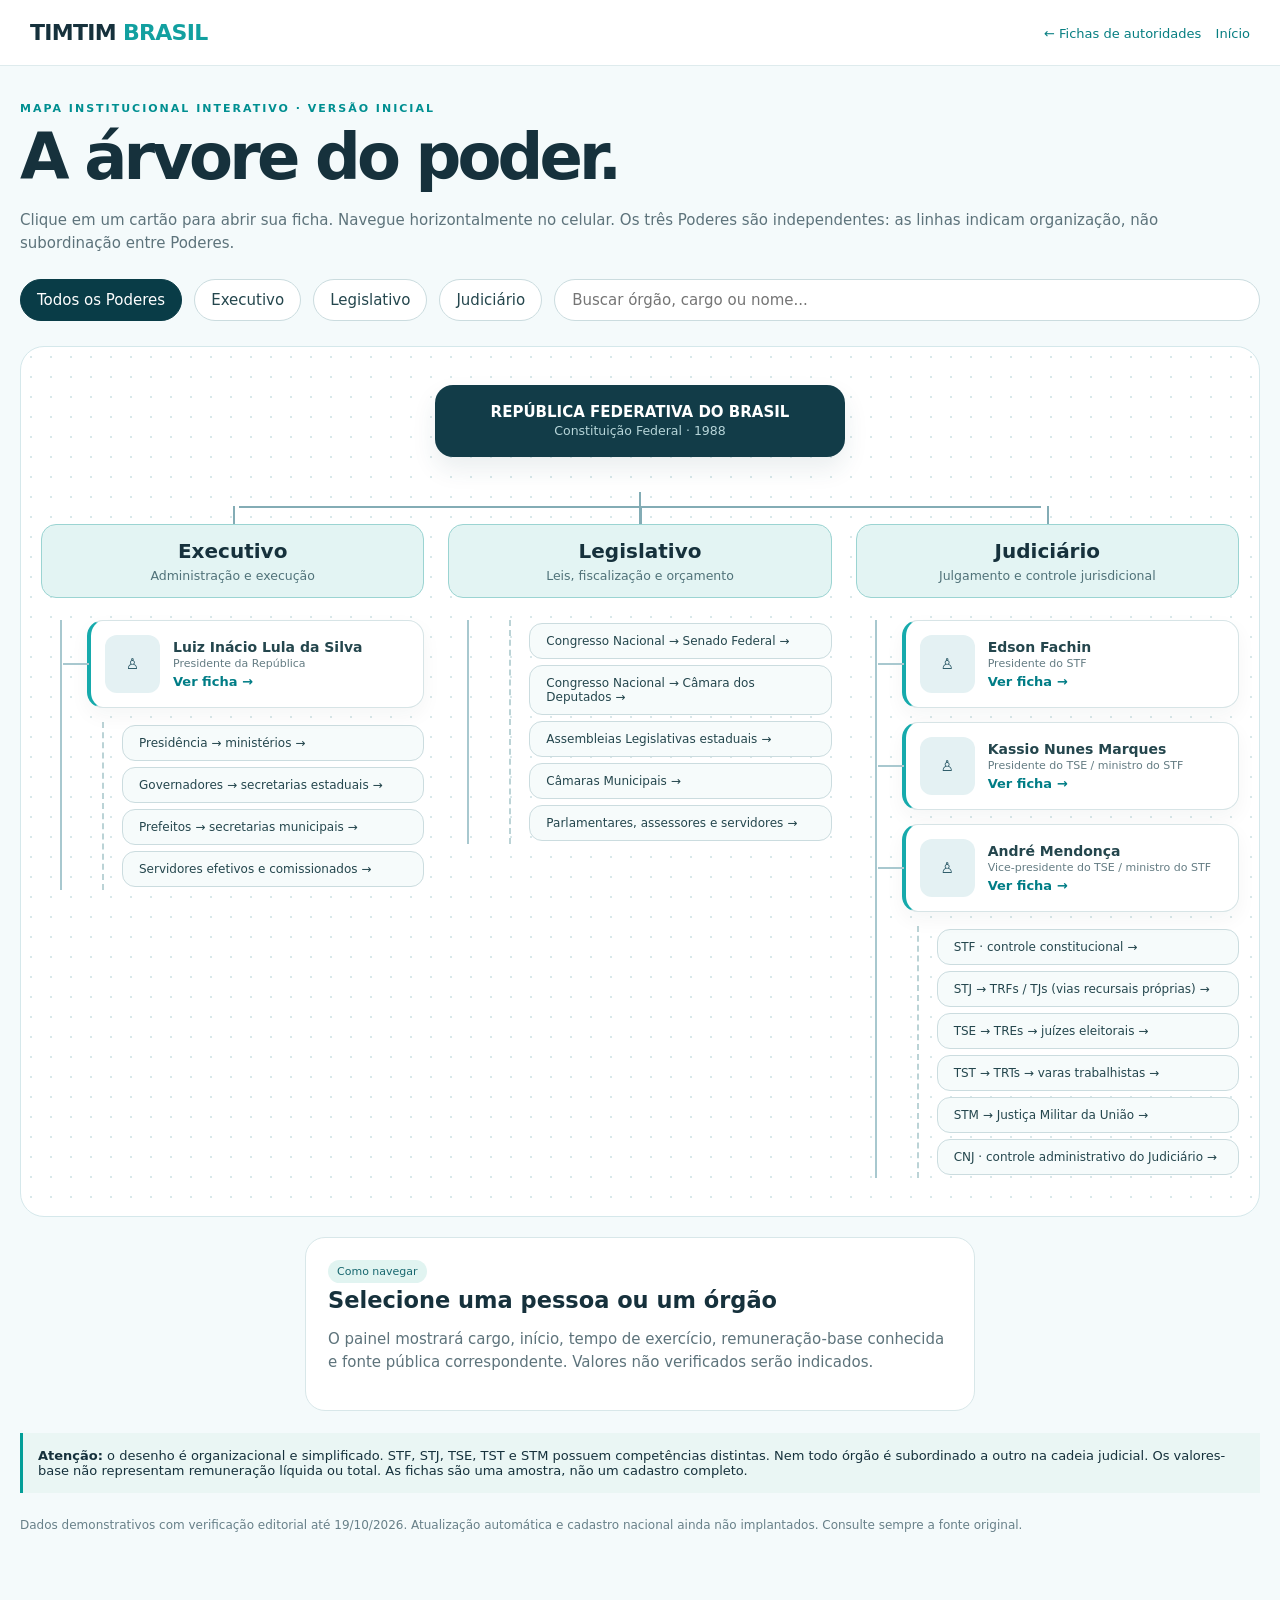
==== arvore.html @ 6412c9ef "feat: organograma visual interativo dos tres poderes" ====
<!doctype html><html lang="pt-BR"><head><meta charset="utf-8"><meta name="viewport" content="width=device-width,initial-scale=1"><title>Árvore do Poder | TIMTIM Brasil</title><style>
*{box-sizing:border-box}body{margin:0;background:#f4fafb;color:#16313c;font:15px Inter,system-ui,Arial,sans-serif}header{padding:20px 30px;display:flex;gap:18px;align-items:center;justify-content:space-between;background:#fff;border-bottom:1px solid #deebed}header strong{letter-spacing:-.7px;font-size:22px}a{color:#067e81}header a{text-decoration:none;font-size:13px}main{max-width:1500px;margin:0 auto;padding:32px 20px 80px}h1{font-size:clamp(35px,5vw,65px);letter-spacing:-.06em;margin:4px 0}p{color:#5d737b;line-height:1.5}.over{font-size:11px;letter-spacing:2px;color:#008f91;font-weight:800;text-transform:uppercase}.toolbar{display:flex;flex-wrap:wrap;gap:12px;margin:25px 0}button,input{font:inherit}button{cursor:pointer;border:1px solid #cbdcdf;background:#fff;padding:10px 16px;border-radius:99px;color:#24464d}button.active{background:#093c47;color:white;border-color:#093c47}input{border:1px solid #cbdcdf;border-radius:99px;padding:11px 17px;min-width:180px;flex:1}.board{border:1px solid #d5e8eb;border-radius:24px;background:radial-gradient(#d9e8ea 1px,transparent 1px),#fff;background-size:20px 20px;overflow:auto;min-height:470px;padding:38px 20px}.root{text-align:center;max-width:410px;margin:0 auto 35px;background:#123c48;color:#fff;border-radius:18px;padding:18px;box-shadow:0 12px 24px #21465218}.root small{color:#b7d5d9}.connector{height:32px;width:2px;margin:0 auto;background:#83acb5}.powers{display:grid;grid-template-columns:repeat(3,minmax(300px,1fr));gap:24px;position:relative}.powers:before{content:'';position:absolute;left:16.5%;right:16.5%;top:-18px;border-top:2px solid #83acb5}.column{position:relative;min-width:300px}.column:before{content:'';height:18px;position:absolute;top:-18px;left:50%;border-left:2px solid #83acb5}.head{text-align:center;background:#e3f4f3;border:1px solid #9bd4d2;border-radius:15px;padding:14px}.head b{font-size:20px}.head small{display:block;margin-top:5px;color:#507279}.people{margin-top:22px;border-left:2px solid #a8c8cf;margin-left:19px;padding-left:25px;display:flex;flex-direction:column;gap:14px}.person{border:1px solid #d7e4e6;border-radius:16px;background:#fff;box-shadow:0 8px 20px #0d29320b;position:relative;padding:14px;display:flex;gap:13px;align-items:center;text-align:left;width:100%;border-left:4px solid #16aaac}.person:before{content:'';position:absolute;left:-28px;width:26px;border-top:2px solid #a8c8cf}.avatar{width:55px;height:58px;display:grid;place-items:center;flex-shrink:0;border-radius:12px;background:#e4f1f3;color:#285765}.person b{font-size:14px}.person small,.person span{display:block;font-size:11px;line-height:1.45;color:#647c83}.person strong{font-size:13px;color:#007d86}.person:hover{border-color:#048b91;transform:translateY(-1px)}.subgroup{margin-left:15px;border-left:2px dashed #bbd3d6;padding:0 0 0 18px}.subgroup button{width:100%;border-radius:13px;text-align:left;font-size:12px;margin:3px 0;background:#f6fbfb}.badge{font-size:11px;border-radius:99px;padding:5px 9px;color:#17676f;background:#e1f4f1;display:inline-block}.details{max-width:670px;background:#fff;border:1px solid #d8e7e9;border-radius:20px;padding:22px;margin:20px auto 0}.details h2{margin:4px 0 8px}.details dl{display:grid;grid-template-columns:170px 1fr;gap:9px;font-size:14px}.details dt{color:#607882}.details dd{margin:0;font-weight:600}.note{background:#eaf6f4;padding:15px;border-left:3px solid #039e98;margin-top:22px;font-size:13px}footer{font-size:12px;color:#688089;margin-top:25px}@media(max-width:1080px){.board{padding:30px 15px}.powers{min-width:980px}}@media(max-width:500px){header{padding:15px}main{padding:25px 12px}header strong{font-size:17px}.board{border-radius:15px}.details dl{grid-template-columns:1fr;gap:4px}.details dt:not(:first-child){margin-top:8px}}</style></head>
<body><header><strong>TIMTIM<span style="color:#12a0a0"> BRASIL</span></strong><nav><a href="./poder.html">← Fichas de autoridades</a> &nbsp; <a href="./index.html">Início</a></nav></header><main><span class="over">Mapa institucional interativo · versão inicial</span><h1>A árvore do poder.</h1><p>Clique em um cartão para abrir sua ficha. Navegue horizontalmente no celular. Os três Poderes são independentes: as linhas indicam organização, não subordinação entre Poderes.</p><div class="toolbar"><button class="active" id="all" onclick="filter('all')">Todos os Poderes</button><button id="executivo" onclick="filter('executivo')">Executivo</button><button id="legislativo" onclick="filter('legislativo')">Legislativo</button><button id="judiciario" onclick="filter('judiciario')">Judiciário</button><input id="query" type="search" placeholder="Buscar órgão, cargo ou nome..." aria-label="Pesquisar árvore"></div>
<div class="board" id="board"><div class="root"><b>REPÚBLICA FEDERATIVA DO BRASIL</b><br><small>Constituição Federal · 1988</small></div><div class="connector"></div><div class="powers" id="powers"></div></div><section class="details" id="details" aria-live="polite"><span class="badge">Como navegar</span><h2>Selecione uma pessoa ou um órgão</h2><p>O painel mostrará cargo, início, tempo de exercício, remuneração-base conhecida e fonte pública correspondente. Valores não verificados serão indicados.</p></section><div class="note"><b>Atenção:</b> o desenho é organizacional e simplificado. STF, STJ, TSE, TST e STM possuem competências distintas. Nem todo órgão é subordinado a outro na cadeia judicial. Os valores-base não representam remuneração líquida ou total. As fichas são uma amostra, não um cadastro completo.</div><footer>Dados demonstrativos com verificação editorial até 19/10/2026. Atualização automática e cadastro nacional ainda não implantados. Consulte sempre a fonte original.</footer></main><script>
const sections=[
{id:'executivo',name:'Executivo',subtitle:'Administração e execução',people:[{name:'Luiz Inácio Lula da Silva',role:'Presidente da República',date:'2023-01-01',salary:null,url:'https://www.gov.br/planalto/pt-br',note:'Remuneração individual não verificada.'}],orgs:['Presidência → ministérios','Governadores → secretarias estaduais','Prefeitos → secretarias municipais','Servidores efetivos e comissionados']},
{id:'legislativo',name:'Legislativo',subtitle:'Leis, fiscalização e orçamento',people:[],orgs:['Congresso Nacional → Senado Federal','Congresso Nacional → Câmara dos Deputados','Assembleias Legislativas estaduais','Câmaras Municipais','Parlamentares, assessores e servidores']},
{id:'judiciario',name:'Judiciário',subtitle:'Julgamento e controle jurisdicional',people:[{name:'Edson Fachin',role:'Presidente do STF',date:'2025-09-29',salary:46366.19,url:'https://portal.stf.jus.br/',note:'Início na presidência do STF. Valor: subsídio-base mensal bruto de ministro do STF.'},{name:'Kassio Nunes Marques',role:'Presidente do TSE / ministro do STF',date:'2026-05-12',salary:46366.19,url:'https://www.tse.jus.br/institucional/ministros',note:'Início na presidência do TSE. Subsídio-base do STF, sem contagem dupla.'},{name:'André Mendonça',role:'Vice-presidente do TSE / ministro do STF',date:'2026-05-12',salary:46366.19,url:'https://www.tse.jus.br/institucional/ministros',note:'Início na vice-presidência do TSE. Subsídio-base do STF.'}],orgs:['STF · controle constitucional','STJ → TRFs / TJs (vias recursais próprias)','TSE → TREs → juízes eleitorais','TST → TRTs → varas trabalhistas','STM → Justiça Militar da União','CNJ · controle administrativo do Judiciário']}
];
const esc=s=>String(s).replace(/[&<>"]/g,x=>({'&':'&amp;','<':'&lt;','>':'&gt;','"':'&quot;'}[x]));let active='all';let search='';function filter(id){active=id;document.querySelectorAll('.toolbar button').forEach(b=>b.classList.toggle('active',b.id===id));draw()}function showPerson(si,pi){const p=sections[si].people[pi],d=document.querySelector('#details');let months=(2026-Number(p.date.slice(0,4)))*12+10-Number(p.date.slice(5,7))-(19<Number(p.date.slice(8,10))?1:0);d.innerHTML='<span class="badge">Ficha pública</span><h2>'+esc(p.name)+'</h2><dl><dt>Cargo</dt><dd>'+esc(p.role)+'</dd><dt>Início na função indicada</dt><dd>'+new Date(p.date+'T12:00:00').toLocaleDateString('pt-BR')+'</dd><dt>Tempo na função</dt><dd>'+Math.floor(months/12)+' ano(s) e '+months%12+' mês(es)</dd><dt>Subsídio-base</dt><dd>'+(p.salary?p.salary.toLocaleString('pt-BR',{style:'currency',currency:'BRL'}):'Não verificado')+'</dd><dt>Observação</dt><dd>'+esc(p.note)+'</dd></dl><p><a href="'+esc(p.url)+'" target="_blank" rel="noopener noreferrer">Conferir fonte oficial ↗</a></p>';d.scrollIntoView({behavior:'smooth',block:'nearest'})}function showOrg(title){document.querySelector('#details').innerHTML='<span class="badge">Estrutura institucional</span><h2>'+esc(title)+'</h2><p>Este ramo faz parte da organização do Estado. A integração nominal de seus ocupantes depende dos dados oficiais do órgão correspondente.</p>'}
function draw(){const output=document.querySelector('#powers');output.innerHTML=sections.map((s,si)=>{if(active!=='all'&&active!==s.id)return '';const people=s.people.map((p,pi)=>{if(search&&!(p.name+' '+p.role+' '+s.name).toLocaleLowerCase('pt-BR').includes(search))return '';return '<button class="person" onclick="showPerson('+si+','+pi+')"><div class="avatar" aria-hidden="true">♙</div><div><b>'+esc(p.name)+'</b><span>'+esc(p.role)+'</span><strong>Ver ficha →</strong></div></button>'}).join('');const orgs=s.orgs.filter(o=>!search||o.toLocaleLowerCase('pt-BR').includes(search)||s.name.toLowerCase().includes(search)).map(o=>'<button onclick="showOrg(this.textContent)">'+esc(o)+' →</button>').join('');return '<div class="column"><div class="head"><b>'+esc(s.name)+'</b><small>'+esc(s.subtitle)+'</small></div><div class="people">'+people+'<div class="subgroup">'+orgs+'</div></div></div>'}).join('')||'<p>Nenhum registro.</p>';output.style.gridTemplateColumns=active==='all'?'repeat(3,minmax(300px,1fr))':'minmax(300px,520px)';output.style.justifyContent=active==='all'?'stretch':'center'}document.querySelector('#query').addEventListener('input',e=>{search=e.target.value.toLocaleLowerCase('pt-BR');draw()});draw();
</script></body></html>
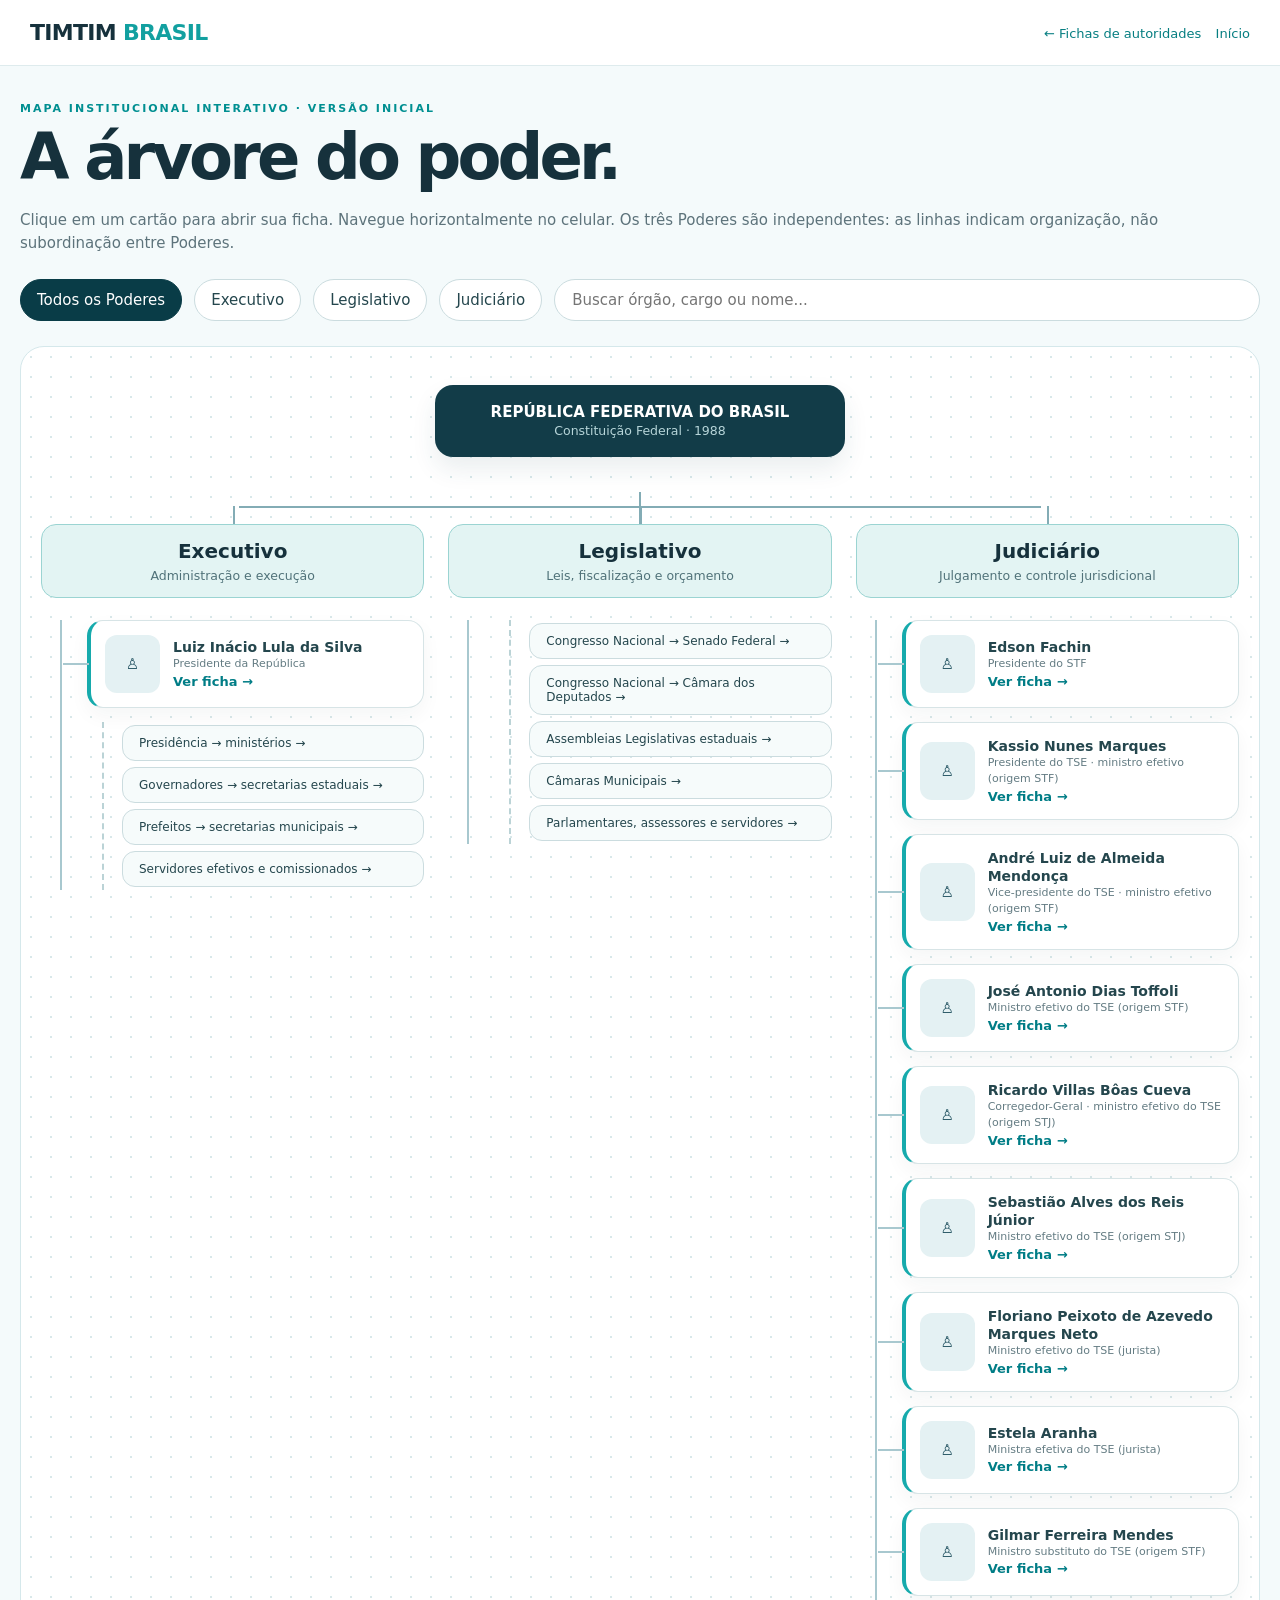
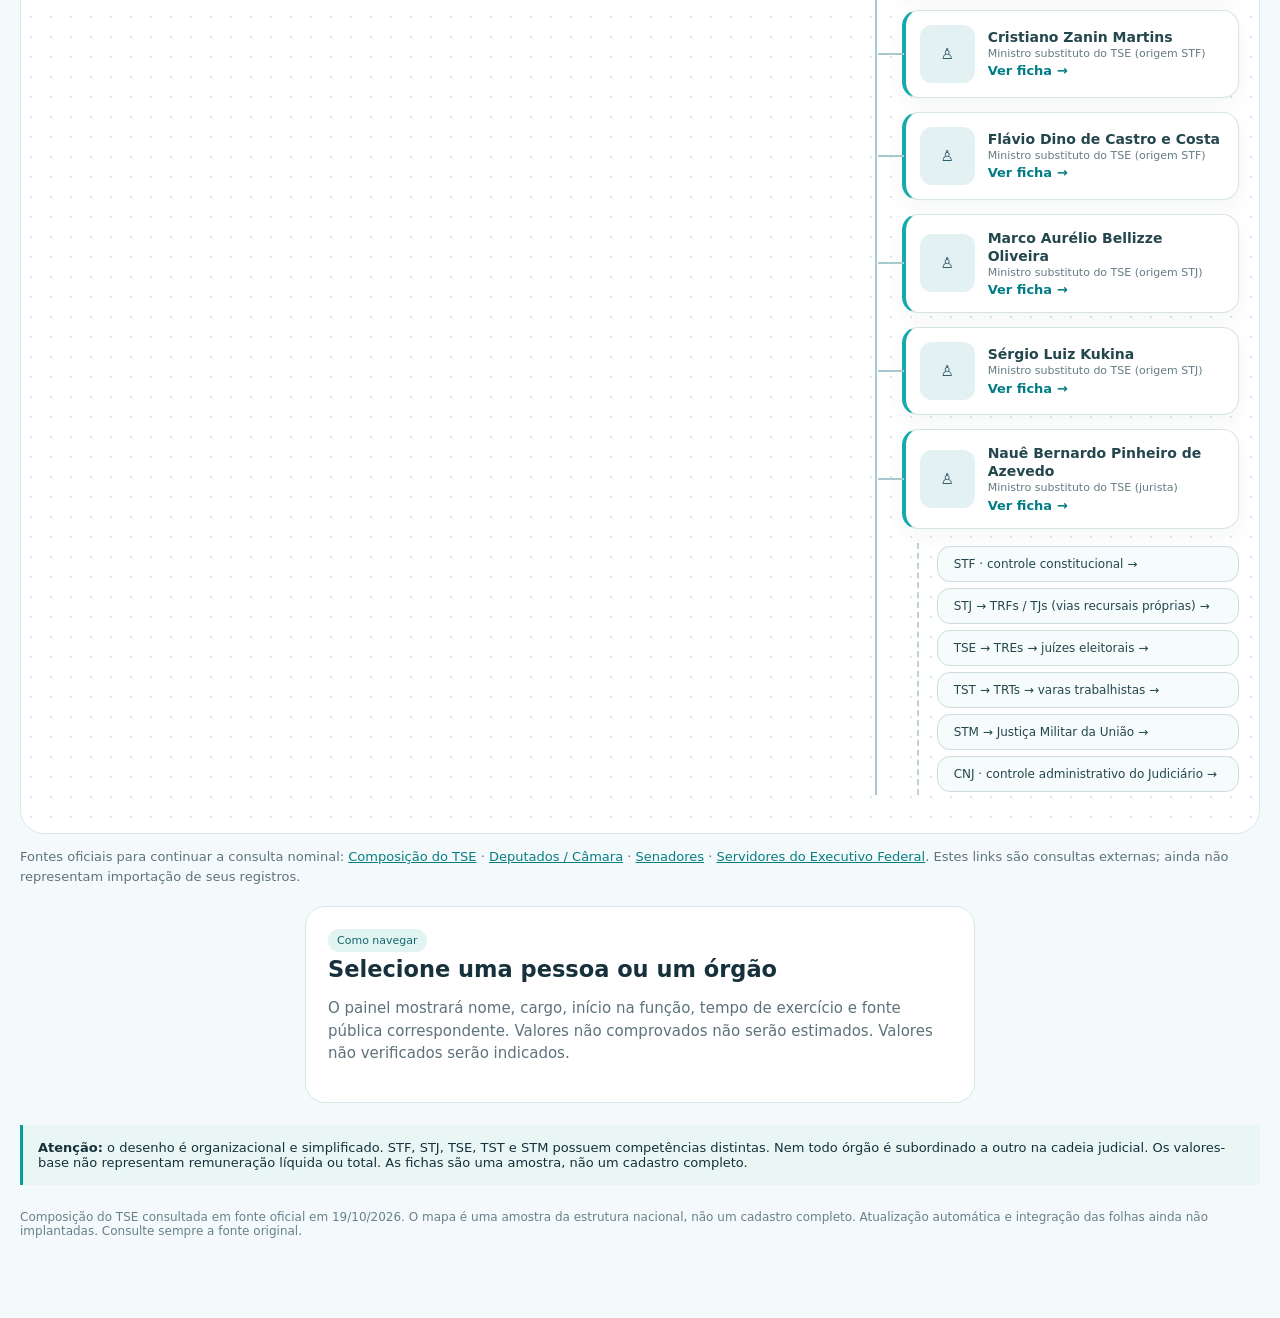
==== commit 45f28508: "data: ampliar composição oficial do TSE e indicar fontes nacionais" ====
--- a/arvore.html
+++ b/arvore.html
@@ -1,11 +1,11 @@
 <!doctype html><html lang="pt-BR"><head><meta charset="utf-8"><meta name="viewport" content="width=device-width,initial-scale=1"><title>Árvore do Poder | TIMTIM Brasil</title><style>
 *{box-sizing:border-box}body{margin:0;background:#f4fafb;color:#16313c;font:15px Inter,system-ui,Arial,sans-serif}header{padding:20px 30px;display:flex;gap:18px;align-items:center;justify-content:space-between;background:#fff;border-bottom:1px solid #deebed}header strong{letter-spacing:-.7px;font-size:22px}a{color:#067e81}header a{text-decoration:none;font-size:13px}main{max-width:1500px;margin:0 auto;padding:32px 20px 80px}h1{font-size:clamp(35px,5vw,65px);letter-spacing:-.06em;margin:4px 0}p{color:#5d737b;line-height:1.5}.over{font-size:11px;letter-spacing:2px;color:#008f91;font-weight:800;text-transform:uppercase}.toolbar{display:flex;flex-wrap:wrap;gap:12px;margin:25px 0}button,input{font:inherit}button{cursor:pointer;border:1px solid #cbdcdf;background:#fff;padding:10px 16px;border-radius:99px;color:#24464d}button.active{background:#093c47;color:white;border-color:#093c47}input{border:1px solid #cbdcdf;border-radius:99px;padding:11px 17px;min-width:180px;flex:1}.board{border:1px solid #d5e8eb;border-radius:24px;background:radial-gradient(#d9e8ea 1px,transparent 1px),#fff;background-size:20px 20px;overflow:auto;min-height:470px;padding:38px 20px}.root{text-align:center;max-width:410px;margin:0 auto 35px;background:#123c48;color:#fff;border-radius:18px;padding:18px;box-shadow:0 12px 24px #21465218}.root small{color:#b7d5d9}.connector{height:32px;width:2px;margin:0 auto;background:#83acb5}.powers{display:grid;grid-template-columns:repeat(3,minmax(300px,1fr));gap:24px;position:relative}.powers:before{content:'';position:absolute;left:16.5%;right:16.5%;top:-18px;border-top:2px solid #83acb5}.column{position:relative;min-width:300px}.column:before{content:'';height:18px;position:absolute;top:-18px;left:50%;border-left:2px solid #83acb5}.head{text-align:center;background:#e3f4f3;border:1px solid #9bd4d2;border-radius:15px;padding:14px}.head b{font-size:20px}.head small{display:block;margin-top:5px;color:#507279}.people{margin-top:22px;border-left:2px solid #a8c8cf;margin-left:19px;padding-left:25px;display:flex;flex-direction:column;gap:14px}.person{border:1px solid #d7e4e6;border-radius:16px;background:#fff;box-shadow:0 8px 20px #0d29320b;position:relative;padding:14px;display:flex;gap:13px;align-items:center;text-align:left;width:100%;border-left:4px solid #16aaac}.person:before{content:'';position:absolute;left:-28px;width:26px;border-top:2px solid #a8c8cf}.avatar{width:55px;height:58px;display:grid;place-items:center;flex-shrink:0;border-radius:12px;background:#e4f1f3;color:#285765}.person b{font-size:14px}.person small,.person span{display:block;font-size:11px;line-height:1.45;color:#647c83}.person strong{font-size:13px;color:#007d86}.person:hover{border-color:#048b91;transform:translateY(-1px)}.subgroup{margin-left:15px;border-left:2px dashed #bbd3d6;padding:0 0 0 18px}.subgroup button{width:100%;border-radius:13px;text-align:left;font-size:12px;margin:3px 0;background:#f6fbfb}.badge{font-size:11px;border-radius:99px;padding:5px 9px;color:#17676f;background:#e1f4f1;display:inline-block}.details{max-width:670px;background:#fff;border:1px solid #d8e7e9;border-radius:20px;padding:22px;margin:20px auto 0}.details h2{margin:4px 0 8px}.details dl{display:grid;grid-template-columns:170px 1fr;gap:9px;font-size:14px}.details dt{color:#607882}.details dd{margin:0;font-weight:600}.note{background:#eaf6f4;padding:15px;border-left:3px solid #039e98;margin-top:22px;font-size:13px}footer{font-size:12px;color:#688089;margin-top:25px}@media(max-width:1080px){.board{padding:30px 15px}.powers{min-width:980px}}@media(max-width:500px){header{padding:15px}main{padding:25px 12px}header strong{font-size:17px}.board{border-radius:15px}.details dl{grid-template-columns:1fr;gap:4px}.details dt:not(:first-child){margin-top:8px}}</style></head>
 <body><header><strong>TIMTIM<span style="color:#12a0a0"> BRASIL</span></strong><nav><a href="./poder.html">← Fichas de autoridades</a> &nbsp; <a href="./index.html">Início</a></nav></header><main><span class="over">Mapa institucional interativo · versão inicial</span><h1>A árvore do poder.</h1><p>Clique em um cartão para abrir sua ficha. Navegue horizontalmente no celular. Os três Poderes são independentes: as linhas indicam organização, não subordinação entre Poderes.</p><div class="toolbar"><button class="active" id="all" onclick="filter('all')">Todos os Poderes</button><button id="executivo" onclick="filter('executivo')">Executivo</button><button id="legislativo" onclick="filter('legislativo')">Legislativo</button><button id="judiciario" onclick="filter('judiciario')">Judiciário</button><input id="query" type="search" placeholder="Buscar órgão, cargo ou nome..." aria-label="Pesquisar árvore"></div>
-<div class="board" id="board"><div class="root"><b>REPÚBLICA FEDERATIVA DO BRASIL</b><br><small>Constituição Federal · 1988</small></div><div class="connector"></div><div class="powers" id="powers"></div></div><section class="details" id="details" aria-live="polite"><span class="badge">Como navegar</span><h2>Selecione uma pessoa ou um órgão</h2><p>O painel mostrará cargo, início, tempo de exercício, remuneração-base conhecida e fonte pública correspondente. Valores não verificados serão indicados.</p></section><div class="note"><b>Atenção:</b> o desenho é organizacional e simplificado. STF, STJ, TSE, TST e STM possuem competências distintas. Nem todo órgão é subordinado a outro na cadeia judicial. Os valores-base não representam remuneração líquida ou total. As fichas são uma amostra, não um cadastro completo.</div><footer>Dados demonstrativos com verificação editorial até 19/10/2026. Atualização automática e cadastro nacional ainda não implantados. Consulte sempre a fonte original.</footer></main><script>
+<div class="board" id="board"><div class="root"><b>REPÚBLICA FEDERATIVA DO BRASIL</b><br><small>Constituição Federal · 1988</small></div><div class="connector"></div><div class="powers" id="powers"></div></div><p style="font-size:13px">Fontes oficiais para continuar a consulta nominal: <a target="_blank" rel="noopener" href="https://www.tse.jus.br/institucional/ministros">Composição do TSE</a> · <a target="_blank" rel="noopener" href="https://dadosabertos.camara.leg.br/">Deputados / Câmara</a> · <a target="_blank" rel="noopener" href="https://www12.senado.leg.br/dados-abertos/legislativo/parlamentares/senadores-em-exercicio">Senadores</a> · <a target="_blank" rel="noopener" href="https://portaldatransparencia.gov.br/servidores">Servidores do Executivo Federal</a>. Estes links são consultas externas; ainda não representam importação de seus registros.</p><section class="details" id="details" aria-live="polite"><span class="badge">Como navegar</span><h2>Selecione uma pessoa ou um órgão</h2><p>O painel mostrará nome, cargo, início na função, tempo de exercício e fonte pública correspondente. Valores não comprovados não serão estimados. Valores não verificados serão indicados.</p></section><div class="note"><b>Atenção:</b> o desenho é organizacional e simplificado. STF, STJ, TSE, TST e STM possuem competências distintas. Nem todo órgão é subordinado a outro na cadeia judicial. Os valores-base não representam remuneração líquida ou total. As fichas são uma amostra, não um cadastro completo.</div><footer>Composição do TSE consultada em fonte oficial em 19/10/2026. O mapa é uma amostra da estrutura nacional, não um cadastro completo. Atualização automática e integração das folhas ainda não implantadas. Consulte sempre a fonte original.</footer></main><script>
 const sections=[
 {id:'executivo',name:'Executivo',subtitle:'Administração e execução',people:[{name:'Luiz Inácio Lula da Silva',role:'Presidente da República',date:'2023-01-01',salary:null,url:'https://www.gov.br/planalto/pt-br',note:'Remuneração individual não verificada.'}],orgs:['Presidência → ministérios','Governadores → secretarias estaduais','Prefeitos → secretarias municipais','Servidores efetivos e comissionados']},
 {id:'legislativo',name:'Legislativo',subtitle:'Leis, fiscalização e orçamento',people:[],orgs:['Congresso Nacional → Senado Federal','Congresso Nacional → Câmara dos Deputados','Assembleias Legislativas estaduais','Câmaras Municipais','Parlamentares, assessores e servidores']},
-{id:'judiciario',name:'Judiciário',subtitle:'Julgamento e controle jurisdicional',people:[{name:'Edson Fachin',role:'Presidente do STF',date:'2025-09-29',salary:46366.19,url:'https://portal.stf.jus.br/',note:'Início na presidência do STF. Valor: subsídio-base mensal bruto de ministro do STF.'},{name:'Kassio Nunes Marques',role:'Presidente do TSE / ministro do STF',date:'2026-05-12',salary:46366.19,url:'https://www.tse.jus.br/institucional/ministros',note:'Início na presidência do TSE. Subsídio-base do STF, sem contagem dupla.'},{name:'André Mendonça',role:'Vice-presidente do TSE / ministro do STF',date:'2026-05-12',salary:46366.19,url:'https://www.tse.jus.br/institucional/ministros',note:'Início na vice-presidência do TSE. Subsídio-base do STF.'}],orgs:['STF · controle constitucional','STJ → TRFs / TJs (vias recursais próprias)','TSE → TREs → juízes eleitorais','TST → TRTs → varas trabalhistas','STM → Justiça Militar da União','CNJ · controle administrativo do Judiciário']}
+{id:'judiciario',name:'Judiciário',subtitle:'Julgamento e controle jurisdicional',people:[{"name":"Edson Fachin","role":"Presidente do STF","date":"2025-09-29","salary":46366.19,"url":"https://portal.stf.jus.br/","note":"Início na presidência do STF. Valor é subsídio-base de ministro do STF; não remuneração total."},{"name":"Kassio Nunes Marques","role":"Presidente do TSE · ministro efetivo (origem STF)","date":"2026-05-12","salary":46366.19,"url":"https://www.tse.jus.br/institucional/ministros","note":"Exercício na composição do TSE. Data refere-se à função/composição indicada; remuneração efetiva deve ser consultada na origem. Subsídio só informado para ministros de origem STF."},{"name":"André Luiz de Almeida Mendonça","role":"Vice-presidente do TSE · ministro efetivo (origem STF)","date":"2026-06-25","salary":46366.19,"url":"https://www.tse.jus.br/institucional/ministros","note":"Exercício na composição do TSE. Data refere-se à função/composição indicada; remuneração efetiva deve ser consultada na origem. Subsídio só informado para ministros de origem STF."},{"name":"José Antonio Dias Toffoli","role":"Ministro efetivo do TSE (origem STF)","date":"2026-06-09","salary":46366.19,"url":"https://www.tse.jus.br/institucional/ministros","note":"Exercício na composição do TSE. Data refere-se à função/composição indicada; remuneração efetiva deve ser consultada na origem. Subsídio só informado para ministros de origem STF."},{"name":"Ricardo Villas Bôas Cueva","role":"Corregedor-Geral · ministro efetivo do TSE (origem STJ)","date":"2025-12-16","salary":null,"url":"https://www.tse.jus.br/institucional/ministros","note":"Exercício na composição do TSE. Data refere-se à função/composição indicada; remuneração efetiva deve ser consultada na origem. Subsídio só informado para ministros de origem STF."},{"name":"Sebastião Alves dos Reis Júnior","role":"Ministro efetivo do TSE (origem STJ)","date":"2026-09-29","salary":null,"url":"https://www.tse.jus.br/institucional/ministros","note":"Exercício na composição do TSE. Data refere-se à função/composição indicada; remuneração efetiva deve ser consultada na origem. Subsídio só informado para ministros de origem STF."},{"name":"Floriano Peixoto de Azevedo Marques Neto","role":"Ministro efetivo do TSE (jurista)","date":"2025-08-01","salary":null,"url":"https://www.tse.jus.br/institucional/ministros","note":"Exercício na composição do TSE. Data refere-se à função/composição indicada; remuneração efetiva deve ser consultada na origem. Subsídio só informado para ministros de origem STF."},{"name":"Estela Aranha","role":"Ministra efetiva do TSE (jurista)","date":"2025-08-01","salary":null,"url":"https://www.tse.jus.br/institucional/ministros","note":"Exercício na composição do TSE. Data refere-se à função/composição indicada; remuneração efetiva deve ser consultada na origem. Subsídio só informado para ministros de origem STF."},{"name":"Gilmar Ferreira Mendes","role":"Ministro substituto do TSE (origem STF)","date":"2025-06-13","salary":46366.19,"url":"https://www.tse.jus.br/institucional/ministros","note":"Exercício na composição do TSE. Data refere-se à função/composição indicada; remuneração efetiva deve ser consultada na origem. Subsídio só informado para ministros de origem STF."},{"name":"Cristiano Zanin Martins","role":"Ministro substituto do TSE (origem STF)","date":"2026-10-01","salary":46366.19,"url":"https://www.tse.jus.br/institucional/ministros","note":"Exercício na composição do TSE. Data refere-se à função/composição indicada; remuneração efetiva deve ser consultada na origem. Subsídio só informado para ministros de origem STF."},{"name":"Flávio Dino de Castro e Costa","role":"Ministro substituto do TSE (origem STF)","date":"2026-06-11","salary":46366.19,"url":"https://www.tse.jus.br/institucional/ministros","note":"Exercício na composição do TSE. Data refere-se à função/composição indicada; remuneração efetiva deve ser consultada na origem. Subsídio só informado para ministros de origem STF."},{"name":"Marco Aurélio Bellizze Oliveira","role":"Ministro substituto do TSE (origem STJ)","date":"2026-04-28","salary":null,"url":"https://www.tse.jus.br/institucional/ministros","note":"Exercício na composição do TSE. Data refere-se à função/composição indicada; remuneração efetiva deve ser consultada na origem. Subsídio só informado para ministros de origem STF."},{"name":"Sérgio Luiz Kukina","role":"Ministro substituto do TSE (origem STJ)","date":"2026-10-08","salary":null,"url":"https://www.tse.jus.br/institucional/ministros","note":"Exercício na composição do TSE. Data refere-se à função/composição indicada; remuneração efetiva deve ser consultada na origem. Subsídio só informado para ministros de origem STF."},{"name":"Nauê Bernardo Pinheiro de Azevedo","role":"Ministro substituto do TSE (jurista)","date":"2026-03-17","salary":null,"url":"https://www.tse.jus.br/institucional/ministros","note":"Exercício na composição do TSE. Data refere-se à função/composição indicada; remuneração efetiva deve ser consultada na origem. Subsídio só informado para ministros de origem STF."}],orgs:['STF · controle constitucional','STJ → TRFs / TJs (vias recursais próprias)','TSE → TREs → juízes eleitorais','TST → TRTs → varas trabalhistas','STM → Justiça Militar da União','CNJ · controle administrativo do Judiciário']}
 ];
 const esc=s=>String(s).replace(/[&<>"]/g,x=>({'&':'&amp;','<':'&lt;','>':'&gt;','"':'&quot;'}[x]));let active='all';let search='';function filter(id){active=id;document.querySelectorAll('.toolbar button').forEach(b=>b.classList.toggle('active',b.id===id));draw()}function showPerson(si,pi){const p=sections[si].people[pi],d=document.querySelector('#details');let months=(2026-Number(p.date.slice(0,4)))*12+10-Number(p.date.slice(5,7))-(19<Number(p.date.slice(8,10))?1:0);d.innerHTML='<span class="badge">Ficha pública</span><h2>'+esc(p.name)+'</h2><dl><dt>Cargo</dt><dd>'+esc(p.role)+'</dd><dt>Início na função indicada</dt><dd>'+new Date(p.date+'T12:00:00').toLocaleDateString('pt-BR')+'</dd><dt>Tempo na função</dt><dd>'+Math.floor(months/12)+' ano(s) e '+months%12+' mês(es)</dd><dt>Subsídio-base</dt><dd>'+(p.salary?p.salary.toLocaleString('pt-BR',{style:'currency',currency:'BRL'}):'Não verificado')+'</dd><dt>Observação</dt><dd>'+esc(p.note)+'</dd></dl><p><a href="'+esc(p.url)+'" target="_blank" rel="noopener noreferrer">Conferir fonte oficial ↗</a></p>';d.scrollIntoView({behavior:'smooth',block:'nearest'})}function showOrg(title){document.querySelector('#details').innerHTML='<span class="badge">Estrutura institucional</span><h2>'+esc(title)+'</h2><p>Este ramo faz parte da organização do Estado. A integração nominal de seus ocupantes depende dos dados oficiais do órgão correspondente.</p>'}
 function draw(){const output=document.querySelector('#powers');output.innerHTML=sections.map((s,si)=>{if(active!=='all'&&active!==s.id)return '';const people=s.people.map((p,pi)=>{if(search&&!(p.name+' '+p.role+' '+s.name).toLocaleLowerCase('pt-BR').includes(search))return '';return '<button class="person" onclick="showPerson('+si+','+pi+')"><div class="avatar" aria-hidden="true">♙</div><div><b>'+esc(p.name)+'</b><span>'+esc(p.role)+'</span><strong>Ver ficha →</strong></div></button>'}).join('');const orgs=s.orgs.filter(o=>!search||o.toLocaleLowerCase('pt-BR').includes(search)||s.name.toLowerCase().includes(search)).map(o=>'<button onclick="showOrg(this.textContent)">'+esc(o)+' →</button>').join('');return '<div class="column"><div class="head"><b>'+esc(s.name)+'</b><small>'+esc(s.subtitle)+'</small></div><div class="people">'+people+'<div class="subgroup">'+orgs+'</div></div></div>'}).join('')||'<p>Nenhum registro.</p>';output.style.gridTemplateColumns=active==='all'?'repeat(3,minmax(300px,1fr))':'minmax(300px,520px)';output.style.justifyContent=active==='all'?'stretch':'center'}document.querySelector('#query').addEventListener('input',e=>{search=e.target.value.toLocaleLowerCase('pt-BR');draw()});draw();
